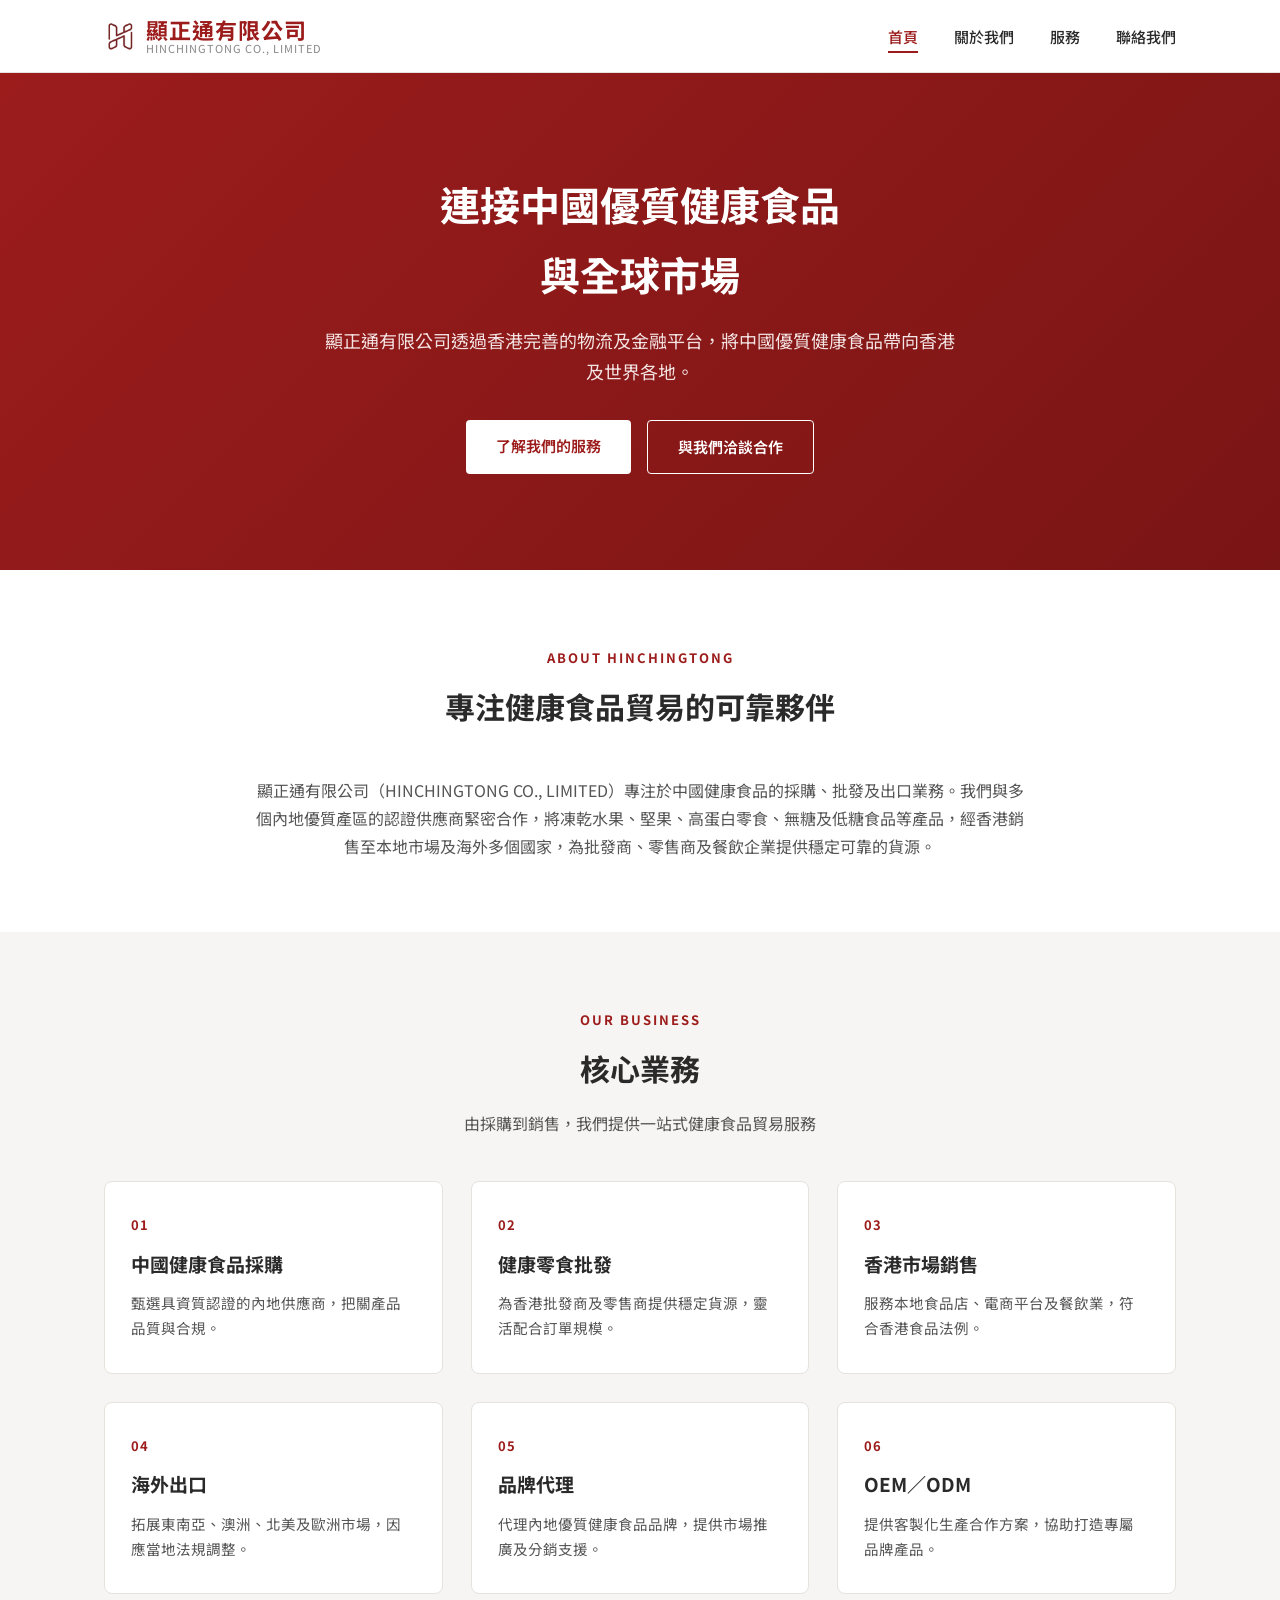
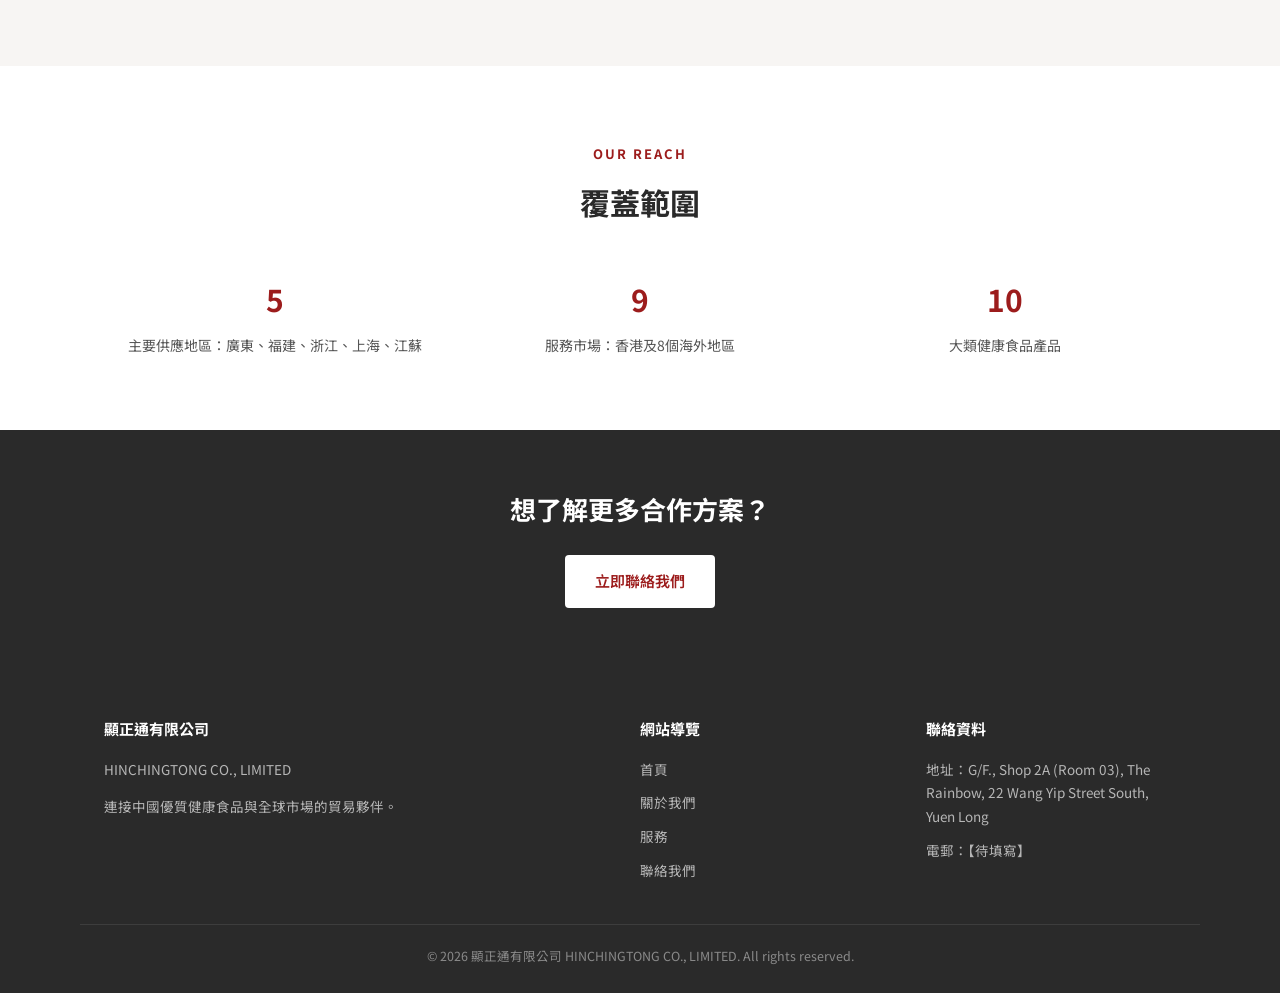
==== index.html @ 64f9d8c6 "Add files via upload" ====
<!DOCTYPE html>
<html lang="zh-Hant">
<head>
<meta charset="UTF-8" />
<meta name="viewport" content="width=device-width, initial-scale=1.0" />
<title>顯正通有限公司 HINCHINGTONG CO., LIMITED｜首頁</title>
<meta name="description" content="顯正通有限公司專注中國健康食品採購、批發及出口，連接中國優質健康食品與香港及全球市場。" />
<link rel="preconnect" href="https://fonts.googleapis.com">
<link href="https://fonts.googleapis.com/css2?family=Noto+Sans+TC:wght@400;500;700&display=swap" rel="stylesheet">
<link rel="stylesheet" href="style.css" />
<link rel="icon" type="image/png" href="images/favicon.png" />
<link rel="apple-touch-icon" href="images/apple-touch-icon.png" />
</head>
<body>

<header class="site-header">
  <div class="nav-wrap">
    <a href="index.html" class="logo">
      <img src="images/logo.png" alt="顯正通有限公司 Logo" />
      <span class="text">
        <span class="zh">顯正通有限公司</span>
        <span class="en">HINCHINGTONG CO., LIMITED</span>
      </span>
    </a>
    <nav class="main-nav">
      <ul>
        <li><a href="index.html" class="active">首頁</a></li>
        <li><a href="about.html">關於我們</a></li>
        <li><a href="services.html">服務</a></li>
        <li><a href="contact.html">聯絡我們</a></li>
      </ul>
    </nav>
    <button class="menu-toggle" aria-label="開啟選單">
      <span></span><span></span><span></span>
    </button>
  </div>
</header>

<section class="hero">
  <h1>連接中國優質健康食品<br>與全球市場</h1>
  <p class="subtitle">顯正通有限公司透過香港完善的物流及金融平台，將中國優質健康食品帶向香港及世界各地。</p>
  <div class="btn-row">
    <a href="services.html" class="btn btn-primary">了解我們的服務</a>
    <a href="contact.html" class="btn btn-outline">與我們洽談合作</a>
  </div>
</section>

<section>
  <div class="container">
    <div class="section-title">
      <span class="eyebrow">About Hinchingtong</span>
      <h2>專注健康食品貿易的可靠夥伴</h2>
    </div>
    <p class="intro-text">
      顯正通有限公司（HINCHINGTONG CO., LIMITED）專注於中國健康食品的採購、批發及出口業務。我們與多個內地優質產區的認證供應商緊密合作，將凍乾水果、堅果、高蛋白零食、無糖及低糖食品等產品，經香港銷售至本地市場及海外多個國家，為批發商、零售商及餐飲企業提供穩定可靠的貨源。
    </p>
  </div>
</section>

<section class="alt">
  <div class="container">
    <div class="section-title">
      <span class="eyebrow">Our Business</span>
      <h2>核心業務</h2>
      <p>由採購到銷售，我們提供一站式健康食品貿易服務</p>
    </div>
    <div class="grid">
      <div class="card">
        <div class="num">01</div>
        <h3>中國健康食品採購</h3>
        <p>甄選具資質認證的內地供應商，把關產品品質與合規。</p>
      </div>
      <div class="card">
        <div class="num">02</div>
        <h3>健康零食批發</h3>
        <p>為香港批發商及零售商提供穩定貨源，靈活配合訂單規模。</p>
      </div>
      <div class="card">
        <div class="num">03</div>
        <h3>香港市場銷售</h3>
        <p>服務本地食品店、電商平台及餐飲業，符合香港食品法例。</p>
      </div>
      <div class="card">
        <div class="num">04</div>
        <h3>海外出口</h3>
        <p>拓展東南亞、澳洲、北美及歐洲市場，因應當地法規調整。</p>
      </div>
      <div class="card">
        <div class="num">05</div>
        <h3>品牌代理</h3>
        <p>代理內地優質健康食品品牌，提供市場推廣及分銷支援。</p>
      </div>
      <div class="card">
        <div class="num">06</div>
        <h3>OEM／ODM</h3>
        <p>提供客製化生產合作方案，協助打造專屬品牌產品。</p>
      </div>
    </div>
  </div>
</section>

<section>
  <div class="container">
    <div class="section-title">
      <span class="eyebrow">Our Reach</span>
      <h2>覆蓋範圍</h2>
    </div>
    <div class="stats">
      <div class="stat">
        <h3>5</h3>
        <p>主要供應地區：廣東、福建、浙江、上海、江蘇</p>
      </div>
      <div class="stat">
        <h3>9</h3>
        <p>服務市場：香港及8個海外地區</p>
      </div>
      <div class="stat">
        <h3>10</h3>
        <p>大類健康食品產品</p>
      </div>
    </div>
  </div>
</section>

<div class="cta-banner">
  <h2>想了解更多合作方案？</h2>
  <a href="contact.html" class="btn btn-primary">立即聯絡我們</a>
</div>

<footer class="site-footer">
  <div class="container footer-grid">
    <div>
      <h4>顯正通有限公司</h4>
      <p>HINCHINGTONG CO., LIMITED</p>
      <p>連接中國優質健康食品與全球市場的貿易夥伴。</p>
    </div>
    <div>
      <h4>網站導覽</h4>
      <ul>
        <li><a href="index.html">首頁</a></li>
        <li><a href="about.html">關於我們</a></li>
        <li><a href="services.html">服務</a></li>
        <li><a href="contact.html">聯絡我們</a></li>
      </ul>
    </div>
    <div>
      <h4>聯絡資料</h4>
      <ul>
        <li>地址：G/F., Shop 2A (Room 03), The Rainbow, 22 Wang Yip Street South, Yuen Long</li>
        <li>電郵：【待填寫】</li>
      </ul>
    </div>
  </div>
  <div class="container footer-bottom">
    © 2026 顯正通有限公司 HINCHINGTONG CO., LIMITED. All rights reserved.
  </div>
</footer>

<script src="script.js"></script>
</body>
</html>
---- style.css ----
/* ===== 顯正通有限公司 網站樣式 ===== */

:root {
  --red: #9c1c1c;
  --red-dark: #7a1515;
  --grey: #555555;
  --grey-light: #888888;
  --bg-light: #f7f5f3;
  --card-bg: #ffffff;
  --border: #e6e2dd;
  --text: #2a2a2a;
  --max-width: 1120px;
}

* {
  box-sizing: border-box;
}

html {
  scroll-behavior: smooth;
}

body {
  margin: 0;
  font-family: "Noto Sans TC", "Microsoft JhengHei", "PingFang TC", sans-serif;
  color: var(--text);
  background: #ffffff;
  line-height: 1.75;
}

img {
  max-width: 100%;
  display: block;
}

a {
  text-decoration: none;
  color: inherit;
}

ul {
  margin: 0;
  padding: 0;
  list-style: none;
}

.container {
  max-width: var(--max-width);
  margin: 0 auto;
  padding: 0 24px;
}

/* ---------- Header ---------- */
header.site-header {
  position: sticky;
  top: 0;
  z-index: 100;
  background: #ffffff;
  border-bottom: 1px solid var(--border);
}

.nav-wrap {
  max-width: var(--max-width);
  margin: 0 auto;
  padding: 16px 24px;
  display: flex;
  align-items: center;
  justify-content: space-between;
}

.logo {
  display: flex;
  flex-direction: row;
  align-items: center;
  gap: 10px;
  line-height: 1.2;
}

.logo img {
  height: 34px;
  width: auto;
}

.logo .text {
  display: flex;
  flex-direction: column;
}

.logo .zh {
  font-size: 22px;
  font-weight: 700;
  color: var(--red);
  letter-spacing: 1px;
}

.logo .en {
  font-size: 11px;
  color: var(--grey-light);
  letter-spacing: 1px;
}

nav.main-nav ul {
  display: flex;
  gap: 36px;
}

nav.main-nav a {
  font-size: 15px;
  font-weight: 500;
  color: var(--text);
  padding-bottom: 4px;
  border-bottom: 2px solid transparent;
  transition: border-color 0.2s, color 0.2s;
}

nav.main-nav a:hover,
nav.main-nav a.active {
  color: var(--red);
  border-bottom-color: var(--red);
}

.menu-toggle {
  display: none;
  flex-direction: column;
  gap: 5px;
  background: none;
  border: none;
  cursor: pointer;
  padding: 4px;
}

.menu-toggle span {
  width: 24px;
  height: 2px;
  background: var(--text);
  display: block;
}

/* ---------- Hero ---------- */
.hero {
  background: linear-gradient(135deg, var(--red) 0%, var(--red-dark) 100%);
  color: #ffffff;
  padding: 96px 24px;
  text-align: center;
}

.hero.small {
  padding: 64px 24px;
}

.hero h1 {
  font-size: 40px;
  margin: 0 0 16px;
  font-weight: 700;
}

.hero p.subtitle {
  font-size: 18px;
  max-width: 640px;
  margin: 0 auto 32px;
  color: #f4e3e3;
}

.hero p.lead {
  font-size: 16px;
  max-width: 640px;
  margin: 0 auto;
  color: #f4e3e3;
}

.btn-row {
  display: flex;
  gap: 16px;
  justify-content: center;
  flex-wrap: wrap;
}

.btn {
  display: inline-block;
  padding: 13px 30px;
  border-radius: 4px;
  font-size: 15px;
  font-weight: 600;
  transition: transform 0.15s, box-shadow 0.15s;
}

.btn-primary {
  background: #ffffff;
  color: var(--red);
}

.btn-outline {
  border: 1px solid #ffffff;
  color: #ffffff;
}

.btn:hover {
  transform: translateY(-2px);
  box-shadow: 0 6px 16px rgba(0, 0, 0, 0.15);
}

/* ---------- Sections ---------- */
section {
  padding: 72px 24px;
}

section.alt {
  background: var(--bg-light);
}

.section-title {
  text-align: center;
  margin-bottom: 44px;
}

.section-title .eyebrow {
  color: var(--red);
  font-size: 13px;
  font-weight: 700;
  letter-spacing: 2px;
  text-transform: uppercase;
}

.section-title h2 {
  font-size: 30px;
  margin: 10px 0 14px;
}

.section-title p {
  color: var(--grey);
  max-width: 620px;
  margin: 0 auto;
}

.intro-text {
  max-width: 780px;
  margin: 0 auto;
  text-align: center;
  color: var(--grey);
  font-size: 16px;
}

/* ---------- Cards grid ---------- */
.grid {
  display: grid;
  grid-template-columns: repeat(3, 1fr);
  gap: 28px;
  margin-top: 44px;
}

.card {
  background: var(--card-bg);
  border: 1px solid var(--border);
  border-radius: 8px;
  padding: 32px 26px;
  transition: box-shadow 0.2s, transform 0.2s;
}

.card:hover {
  box-shadow: 0 12px 28px rgba(0, 0, 0, 0.08);
  transform: translateY(-3px);
}

.card .num {
  font-size: 13px;
  font-weight: 700;
  color: var(--red);
  letter-spacing: 1px;
  margin-bottom: 10px;
}

.card h3 {
  font-size: 19px;
  margin: 0 0 10px;
}

.card p {
  color: var(--grey);
  font-size: 14.5px;
  margin: 0;
}

/* ---------- Stats ---------- */
.stats {
  display: grid;
  grid-template-columns: repeat(3, 1fr);
  gap: 24px;
  margin-top: 40px;
  text-align: center;
}

.stats .stat h3 {
  font-size: 30px;
  color: var(--red);
  margin: 0 0 8px;
}

.stats .stat p {
  color: var(--grey);
  font-size: 14px;
  margin: 0;
}

/* ---------- CTA banner ---------- */
.cta-banner {
  background: var(--text);
  color: #ffffff;
  text-align: center;
  padding: 56px 24px;
}

.cta-banner h2 {
  font-size: 26px;
  margin: 0 0 24px;
}

/* ---------- Two column ---------- */
.two-col {
  display: grid;
  grid-template-columns: 1fr 1fr;
  gap: 48px;
  align-items: center;
}

.two-col img,
.img-placeholder {
  border-radius: 8px;
}

.img-placeholder {
  background: var(--bg-light);
  border: 1px dashed var(--border);
  color: var(--grey-light);
  display: flex;
  align-items: center;
  justify-content: center;
  min-height: 280px;
  font-size: 14px;
  text-align: center;
  padding: 16px;
}

.two-col h2 {
  font-size: 27px;
  margin: 0 0 18px;
}

.two-col p {
  color: var(--grey);
  margin: 0 0 16px;
}

/* ---------- List with icon dot ---------- */
.dot-list li {
  position: relative;
  padding-left: 22px;
  margin-bottom: 12px;
  color: var(--grey);
}

.dot-list li::before {
  content: "";
  position: absolute;
  left: 0;
  top: 9px;
  width: 8px;
  height: 8px;
  border-radius: 50%;
  background: var(--red);
}

/* ---------- Advantage grid (about page) ---------- */
.adv-grid {
  display: grid;
  grid-template-columns: repeat(4, 1fr);
  gap: 24px;
  margin-top: 44px;
}

.adv-card {
  text-align: center;
  padding: 28px 18px;
}

.adv-card .idx {
  width: 48px;
  height: 48px;
  border-radius: 50%;
  background: var(--red);
  color: #fff;
  font-weight: 700;
  font-size: 18px;
  display: flex;
  align-items: center;
  justify-content: center;
  margin: 0 auto 16px;
}

.adv-card h3 {
  font-size: 16px;
  margin: 0 0 8px;
}

.adv-card p {
  font-size: 13.5px;
  color: var(--grey);
  margin: 0;
}

/* ---------- Service blocks ---------- */
.service-block {
  display: grid;
  grid-template-columns: 90px 1fr;
  gap: 24px;
  padding: 28px 0;
  border-bottom: 1px solid var(--border);
}

.service-block:last-child {
  border-bottom: none;
}

.service-block .badge {
  width: 56px;
  height: 56px;
  border-radius: 10px;
  background: var(--bg-light);
  color: var(--red);
  font-weight: 700;
  font-size: 20px;
  display: flex;
  align-items: center;
  justify-content: center;
}

.service-block h3 {
  font-size: 19px;
  margin: 0 0 8px;
}

.service-block p {
  color: var(--grey);
  margin: 0;
  font-size: 15px;
}

/* ---------- Tag cloud ---------- */
.tag-cloud {
  display: flex;
  flex-wrap: wrap;
  gap: 12px;
  justify-content: center;
  margin-top: 32px;
}

.tag {
  background: var(--bg-light);
  border: 1px solid var(--border);
  padding: 9px 18px;
  border-radius: 30px;
  font-size: 14px;
  color: var(--text);
}

/* ---------- Contact ---------- */
.contact-grid {
  display: grid;
  grid-template-columns: 1fr 1.2fr;
  gap: 48px;
}

.info-card {
  background: var(--bg-light);
  border-radius: 10px;
  padding: 36px 30px;
}

.info-card h3 {
  margin-top: 0;
  font-size: 20px;
}

.info-row {
  display: flex;
  gap: 12px;
  margin-bottom: 20px;
}

.info-row .label {
  min-width: 84px;
  font-weight: 700;
  color: var(--red);
  font-size: 14px;
}

.info-row .value {
  color: var(--grey);
  font-size: 14.5px;
}

.map-placeholder {
  margin-top: 20px;
  height: 160px;
  border-radius: 8px;
}

form.contact-form {
  display: grid;
  gap: 18px;
}

.form-row {
  display: grid;
  grid-template-columns: 1fr 1fr;
  gap: 18px;
}

.contact-form label {
  display: block;
  font-size: 13.5px;
  font-weight: 600;
  margin-bottom: 6px;
  color: var(--text);
}

.contact-form input,
.contact-form select,
.contact-form textarea {
  width: 100%;
  padding: 12px 14px;
  border: 1px solid var(--border);
  border-radius: 6px;
  font-family: inherit;
  font-size: 14.5px;
  background: #fff;
}

.contact-form textarea {
  min-height: 130px;
  resize: vertical;
}

.contact-form button {
  border: none;
  cursor: pointer;
  justify-self: start;
}

.form-note {
  font-size: 12.5px;
  color: var(--grey-light);
}

/* ---------- Footer ---------- */
footer.site-footer {
  background: var(--text);
  color: #cfcfcf;
  padding: 52px 24px 26px;
}

.footer-grid {
  display: grid;
  grid-template-columns: 2fr 1fr 1fr;
  gap: 36px;
  padding-bottom: 32px;
}

.footer-grid h4 {
  color: #fff;
  font-size: 15px;
  margin: 0 0 16px;
}

.footer-grid p,
.footer-grid li {
  font-size: 13.5px;
  color: #b6b6b6;
  margin-bottom: 10px;
}

.footer-grid a:hover {
  color: #fff;
}

.footer-bottom {
  border-top: 1px solid #3d3d3d;
  padding-top: 20px;
  text-align: center;
  font-size: 12.5px;
  color: #8a8a8a;
}

/* ---------- Responsive ---------- */
@media (max-width: 860px) {
  .grid {
    grid-template-columns: 1fr 1fr;
  }
  .adv-grid {
    grid-template-columns: 1fr 1fr;
  }
  .two-col,
  .contact-grid {
    grid-template-columns: 1fr;
  }
  .stats {
    grid-template-columns: 1fr;
    gap: 32px;
  }
  .footer-grid {
    grid-template-columns: 1fr;
  }
}

@media (max-width: 600px) {
  nav.main-nav {
    position: fixed;
    top: 65px;
    left: 0;
    right: 0;
    background: #fff;
    border-bottom: 1px solid var(--border);
    display: none;
    flex-direction: column;
    padding: 16px 24px;
  }
  nav.main-nav.open {
    display: flex;
  }
  nav.main-nav ul {
    flex-direction: column;
    gap: 18px;
  }
  .menu-toggle {
    display: flex;
  }
  .hero h1 {
    font-size: 28px;
  }
  .grid,
  .adv-grid,
  .form-row {
    grid-template-columns: 1fr;
  }
  .service-block {
    grid-template-columns: 56px 1fr;
  }
}
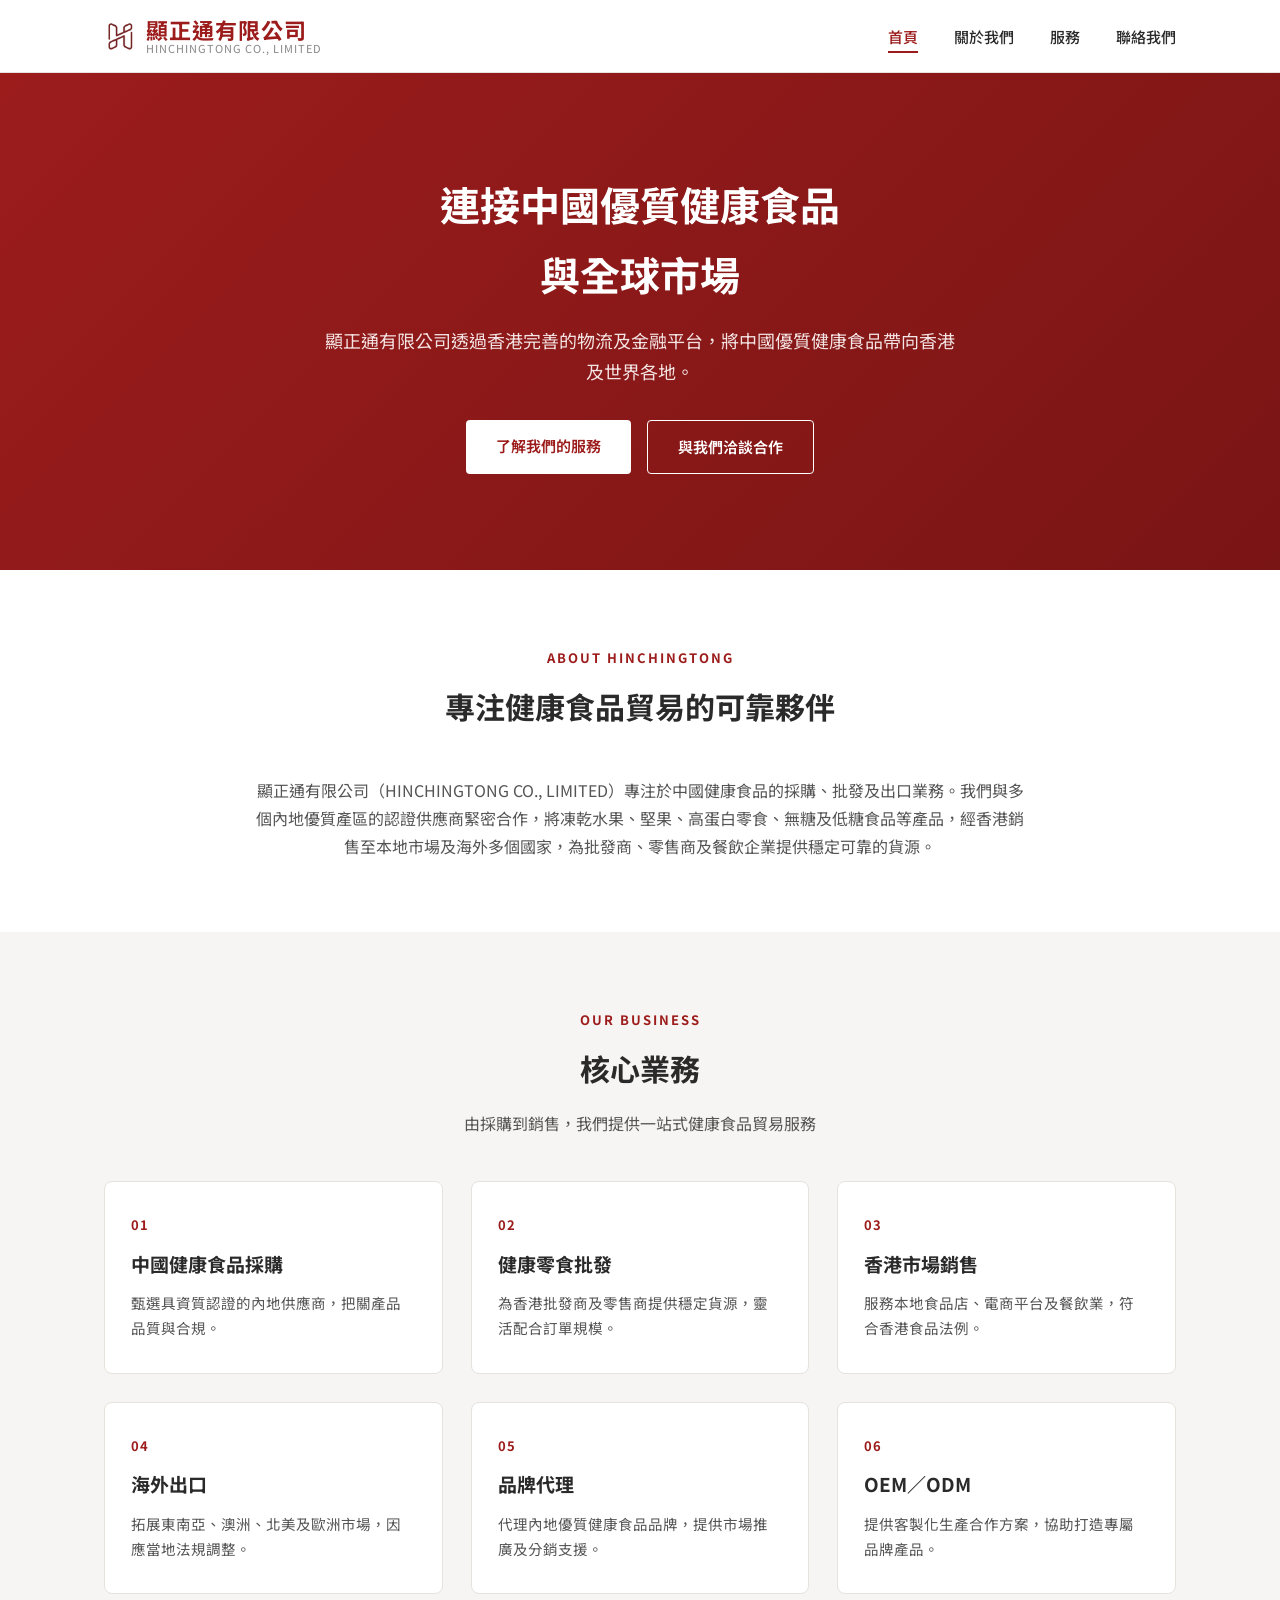
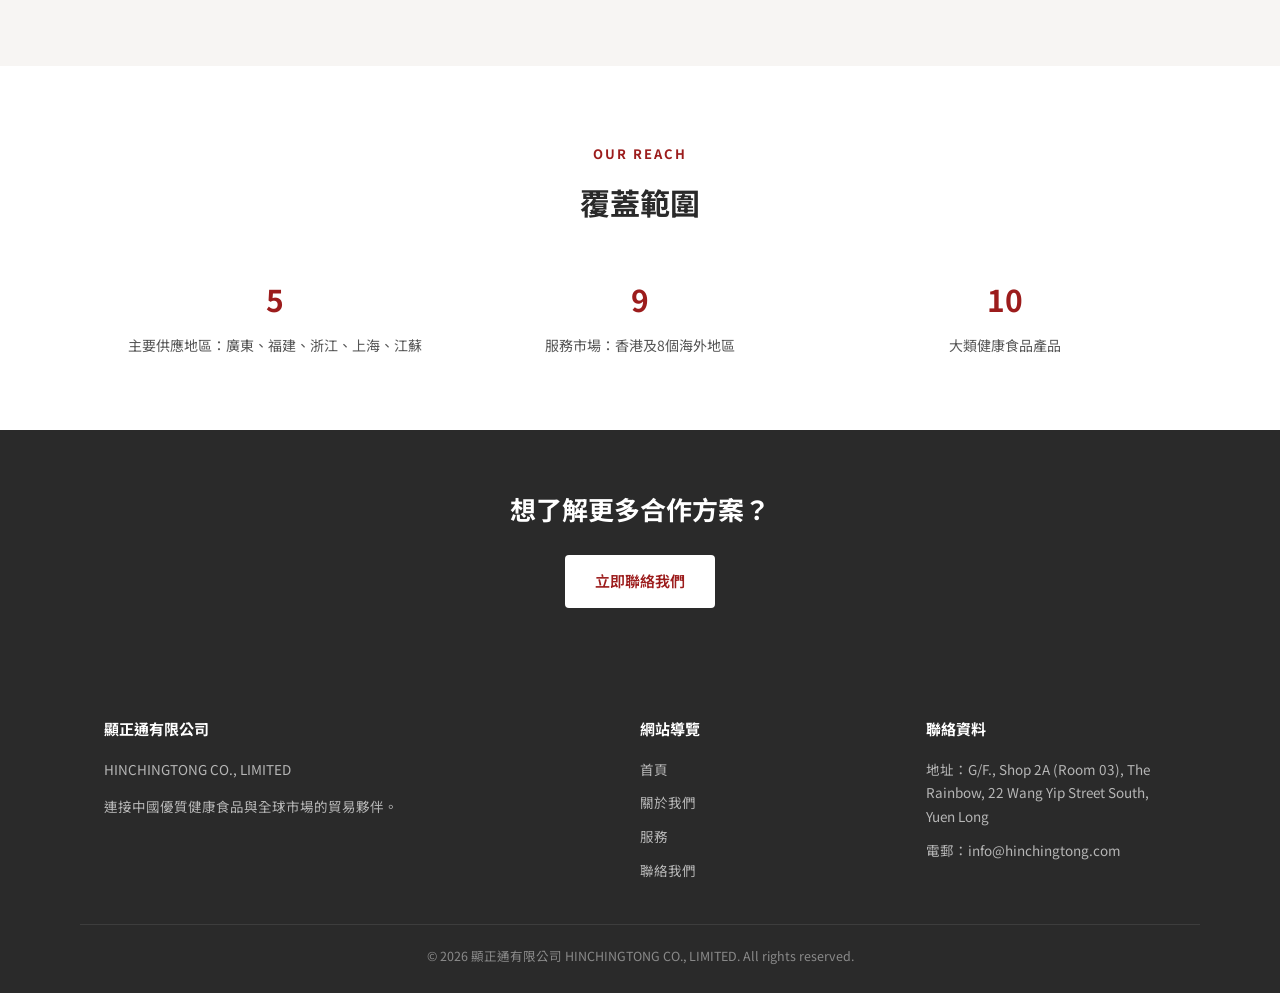
==== commit 0165775e: "Add files via upload" ====
--- a/index.html
+++ b/index.html
@@ -147,7 +147,7 @@
       <h4>聯絡資料</h4>
       <ul>
         <li>地址：G/F., Shop 2A (Room 03), The Rainbow, 22 Wang Yip Street South, Yuen Long</li>
-        <li>電郵：【待填寫】</li>
+        <li>電郵：info@hinchingtong.com</li>
       </ul>
     </div>
   </div>
